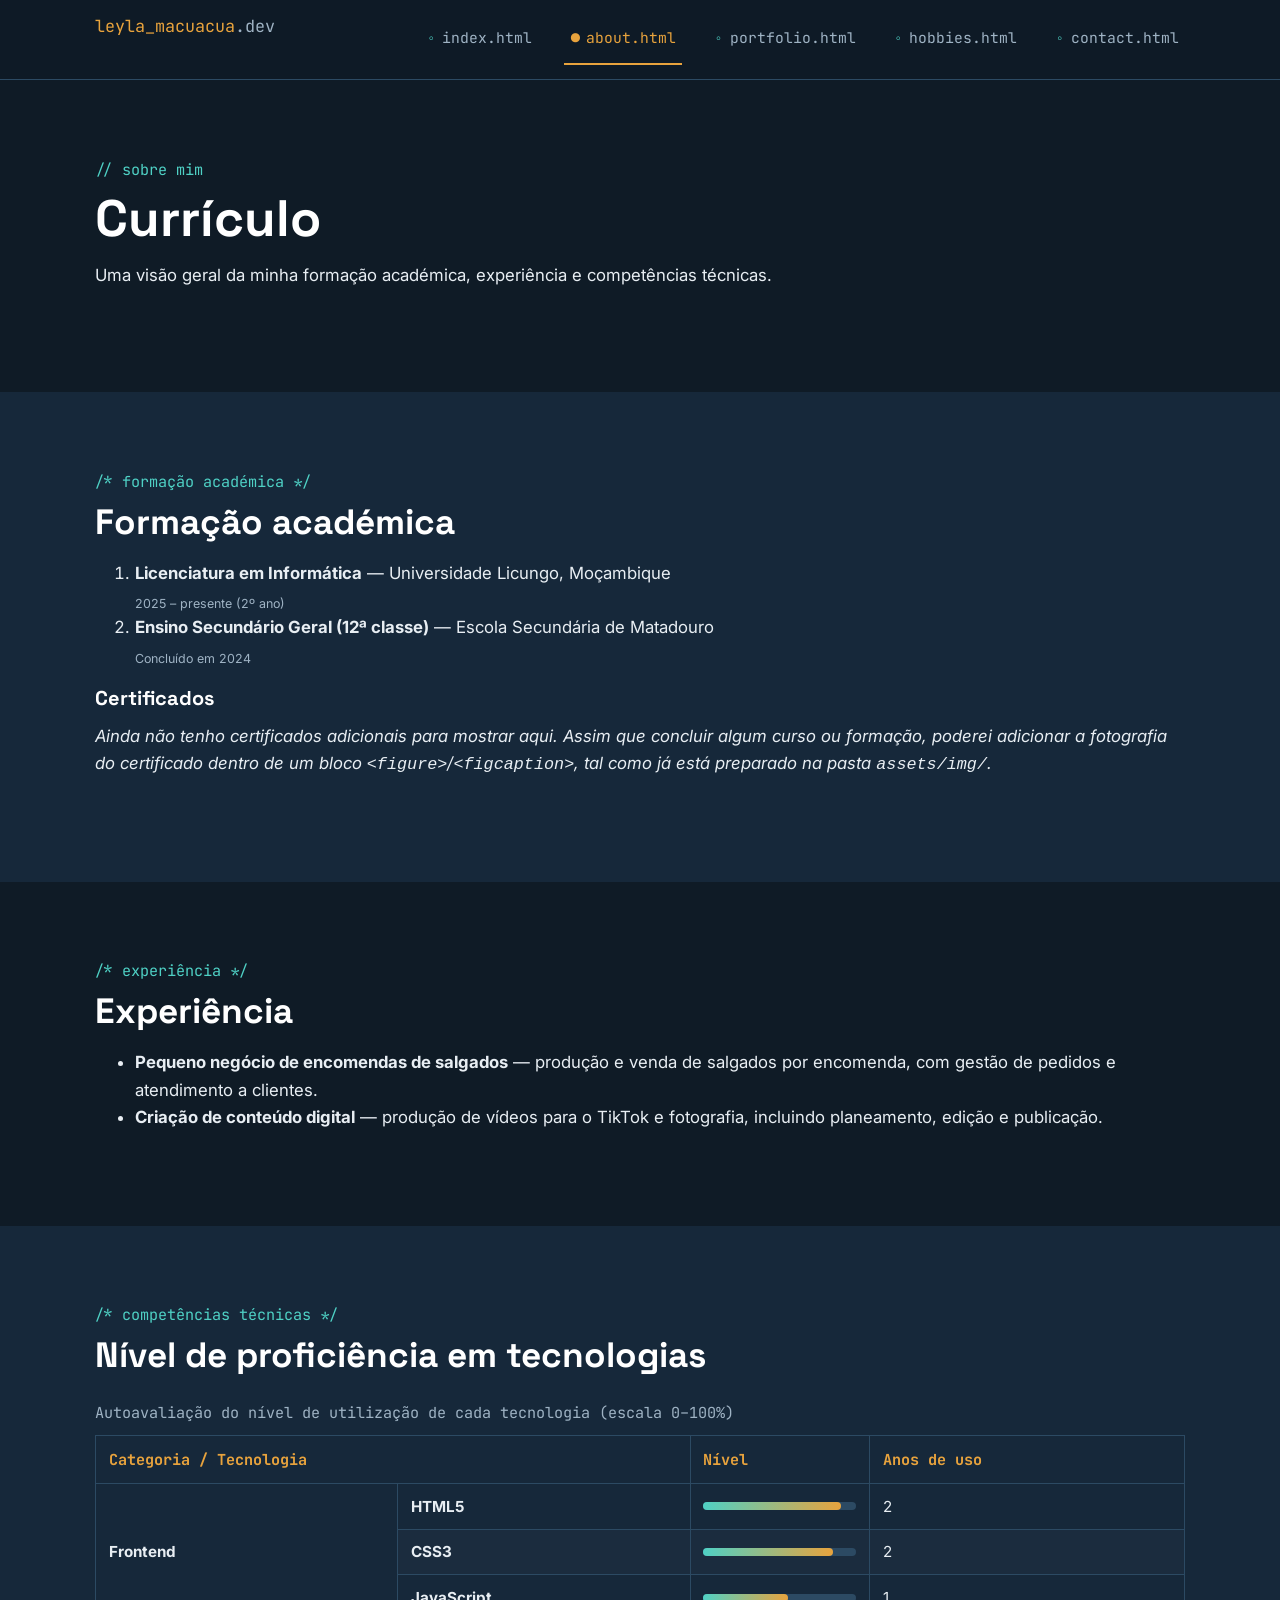
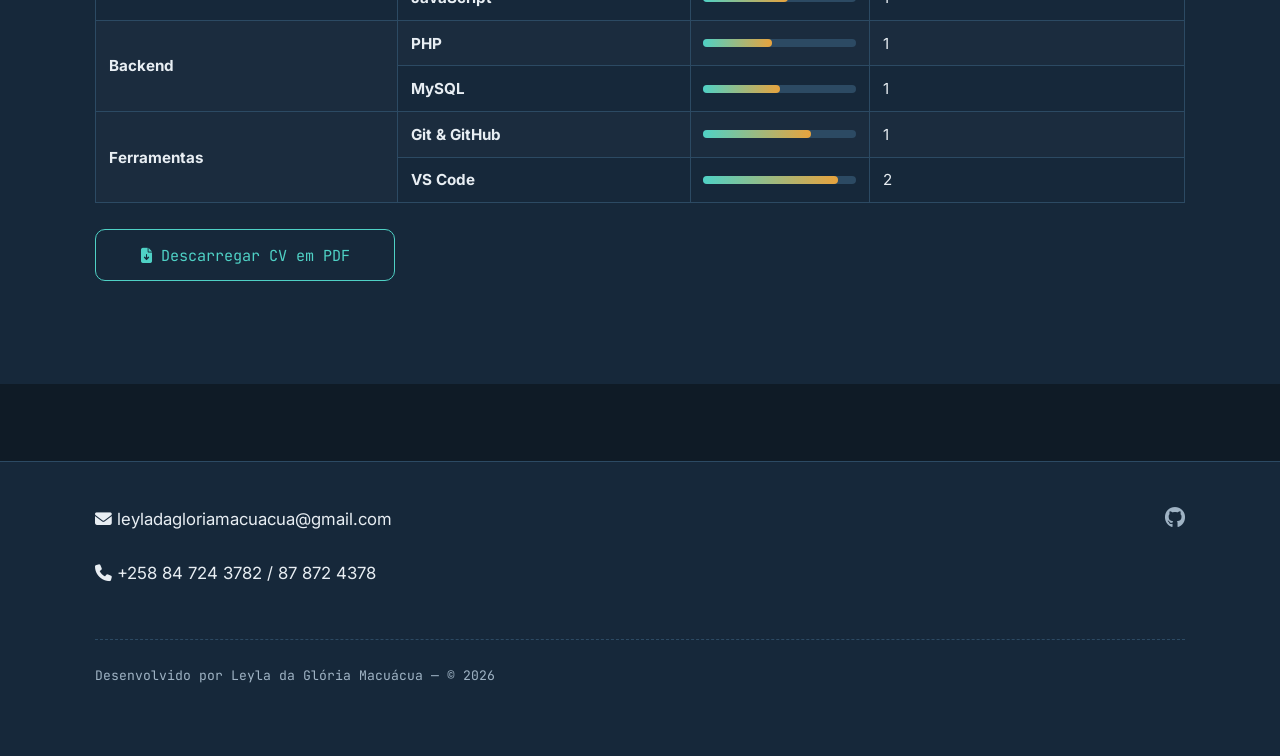
==== about.html @ 14635191 "Add files via upload Estrutura inicial das 5 páginas e estilos CSS" ====
<html lang="pt-mz">
<head>
  <meta charset="UTF-8">
  <meta name="viewport" content="width=device-width, initial-scale=1.0">
  <title>Sobre &amp; Currículo — Leyla da Glória Macuácua</title>
  <meta name="description" content="Formação académica, experiência e competências técnicas de Leyla da Glória Macuácua.">

  <link rel="preconnect" href="https://fonts.googleapis.com">
  <link href="https://fonts.googleapis.com/css2?family=Space+Grotesk:wght@500;700&family=Inter:wght@400;500;600&family=JetBrains+Mono:wght@400;600&display=swap" rel="stylesheet">
  <link rel="stylesheet" href="https://cdnjs.cloudflare.com/ajax/libs/font-awesome/6.5.1/css/all.min.css">

  <link rel="stylesheet" href="css/estilo.css">
  <link rel="stylesheet" href="css/responsivo.css">
</head>
<body>
  <a href="#conteudo" class="saltar-link">Saltar para o conteúdo</a>

  <header class="cabecalho">
    <div class="container cabecalho__barra">
      <p class="logotipo">leyla_macuacua<span>.dev</span></p>

      <input type="checkbox" id="nav-toggle" class="nav-toggle">
      <label for="nav-toggle" class="nav-toggle-label" aria-label="Abrir menu de navegação">
        <span></span><span></span><span></span>
      </label>

      <nav class="nav-principal" aria-label="Navegação principal">
        <ul class="nav-principal__lista">
          <li><a href="index.html">index.html</a></li>
          <li><a href="about.html" class="activo" aria-current="page">about.html</a></li>
          <li><a href="portfolio.html">portfolio.html</a></li>
          <li><a href="hobbies.html">hobbies.html</a></li>
          <li><a href="contact.html">contact.html</a></li>
        </ul>
      </nav>
    </div>
  </header>

  <main id="conteudo">
    <section class="seccao container">
      <span class="rotulo-comentario">// sobre mim</span>
      <h1>Currículo</h1>
      <p>Uma visão geral da minha formação académica, experiência e competências técnicas.</p>
    </section>

    <!-- ================= FORMAÇÃO ACADÉMICA ================= -->
    <section class="seccao seccao--alt">
      <div class="container">
        <span class="rotulo-comentario">/* formação académica */</span>
        <h2>Formação académica</h2>
        <ol>
          <li>
            <strong>Licenciatura em Informática</strong> &mdash; Universidade Licungo, Moçambique
            <br><small class="ajuda">2025 &ndash; presente (2º ano)</small>
          </li>
          <li>
            <strong>Ensino Secundário Geral (12ª classe)</strong> &mdash; Escola Secundária de Matadouro
            <br><small class="ajuda">Concluído em 2024</small>
          </li>
        </ol>

        <h3>Certificados</h3>
        <p>
          <em>Ainda não tenho certificados adicionais para mostrar aqui. Assim que concluir algum
          curso ou formação, poderei adicionar a fotografia do certificado dentro de um bloco
          <code>&lt;figure&gt;</code>/<code>&lt;figcaption&gt;</code>, tal como já está preparado
          na pasta <code>assets/img/</code>.</em>
        </p>
      </div>
    </section>

    <!-- ================= EXPERIÊNCIA ================= -->
    <section class="seccao">
      <div class="container">
        <span class="rotulo-comentario">/* experiência */</span>
        <h2>Experiência</h2>
        <ul>
          <li><strong>Pequeno negócio de encomendas de salgados</strong> &mdash; produção e venda de salgados por encomenda, com gestão de pedidos e atendimento a clientes.</li>
          <li><strong>Criação de conteúdo digital</strong> &mdash; produção de vídeos para o TikTok e fotografia, incluindo planeamento, edição e publicação.</li>
        </ul>
      </div>
    </section>

    <!-- ================= COMPETÊNCIAS TÉCNICAS (TABELA) ================= -->
    <section class="seccao seccao--alt">
      <div class="container">
        <span class="rotulo-comentario">/* competências técnicas */</span>
        <h2>Nível de proficiência em tecnologias</h2>

        <table class="tabela-competencias">
          <caption>Autoavaliação do nível de utilização de cada tecnologia (escala 0&ndash;100%)</caption>
          <thead>
            <tr>
              <th scope="col" colspan="2">Categoria / Tecnologia</th>
              <th scope="col">Nível</th>
              <th scope="col">Anos de uso</th>
            </tr>
          </thead>
          <tbody>
            <tr>
              <th scope="rowgroup" rowspan="3">Frontend</th>
              <th scope="row">HTML5</th>
              <td><span class="nivel" style="--valor: 90%;" role="img" aria-label="90 por cento"></span></td>
              <td>2</td>
            </tr>
            <tr>
              <th scope="row">CSS3</th>
              <td><span class="nivel" style="--valor: 85%;" role="img" aria-label="85 por cento"></span></td>
              <td>2</td>
            </tr>
            <tr>
              <th scope="row">JavaScript</th>
              <td><span class="nivel" style="--valor: 55%;" role="img" aria-label="55 por cento"></span></td>
              <td>1</td>
            </tr>
            <tr>
              <th scope="rowgroup" rowspan="2">Backend</th>
              <th scope="row">PHP</th>
              <td><span class="nivel" style="--valor: 45%;" role="img" aria-label="45 por cento"></span></td>
              <td>1</td>
            </tr>
            <tr>
              <th scope="row">MySQL</th>
              <td><span class="nivel" style="--valor: 50%;" role="img" aria-label="50 por cento"></span></td>
              <td>1</td>
            </tr>
            <tr>
              <th scope="rowgroup" rowspan="2">Ferramentas</th>
              <th scope="row">Git &amp; GitHub</th>
              <td><span class="nivel" style="--valor: 70%;" role="img" aria-label="70 por cento"></span></td>
              <td>1</td>
            </tr>
            <tr>
              <th scope="row">VS Code</th>
              <td><span class="nivel" style="--valor: 88%;" role="img" aria-label="88 por cento"></span></td>
              <td>2</td>
            </tr>
          </tbody>
        </table>

        <p><a href="assets/ficheiros/cv.pdf" class="botao botao--secundario" download><i class="fa-solid fa-file-arrow-down" aria-hidden="true"></i> Descarregar CV em PDF</a></p>
      </div>
    </section>
  </main>

  <footer class="rodape">
    <div class="container rodape__grelha">
      <address style="font-style: normal;">
        <p><i class="fa-solid fa-envelope" aria-hidden="true"></i> leyladagloriamacuacua@gmail.com</p>
        <p><i class="fa-solid fa-phone" aria-hidden="true"></i> +258 84 724 3782 / 87 872 4378</p>
      </address>
      <ul class="rodape__redes">
        <li><a href="https://github.com/leyladagloriamacuacua-design" target="_blank" rel="noopener" aria-label="GitHub"><i class="fa-brands fa-github" aria-hidden="true"></i></a></li>
      </ul>
    </div>
    <div class="container">
      <p class="rodape__assinatura">Desenvolvido por Leyla da Glória Macuácua &mdash; &copy; 2026</p>
    </div>
  </footer>
</body>
</html>
---- css/estilo.css ----
/* =========================================================================
   ESTILO.CSS — folha de estilos partilhada (header, footer, tipografia,
   variáveis, componentes reutilizáveis: cartões, tabela, formulário, menu)
   Curso de Informática — Trabalho Prático I
   ========================================================================= */

/* -------------------------------------------------------------------------
   1. VARIÁVEIS CSS (custom properties)
   Definidas em :root para serem herdadas por toda a árvore do documento.
   Facilita a manutenção: mudar a paleta do site inteiro num único sítio.
   ------------------------------------------------------------------------- */
:root {
  /* Paleta - identidade "editor de código": fundo azul-marinho profundo,
     acento âmbar (destaque/ação) e acento turquesa (informação/tags),
     imitando a sintaxe colorida de um editor de texto. */
  --cor-fundo: #0f1b26;
  --cor-fundo-alt: #16283a;
  --cor-fundo-card: #1b2f42;
  --cor-borda: #26405840;
  --cor-borda-forte: #2c4a63;
  --cor-texto: #e8eef3;
  --cor-texto-suave: #9fb3c4;
  --cor-primaria: #e8a33d;      /* âmbar - CTAs, destaques */
  --cor-primaria-escura: #c8842a;
  --cor-secundaria: #4fd1c5;    /* turquesa - tags, ícones, links de código */
  --cor-erro: #e2685f;

  /* Tipografia */
  --fonte-titulo: "Space Grotesk", "Segoe UI", sans-serif;
  --fonte-corpo: "Inter", "Segoe UI", Arial, sans-serif;
  --fonte-mono: "JetBrains Mono", "Courier New", monospace;

  /* Espaçamentos (escala consistente em rem) */
  --esp-xs: 0.4rem;
  --esp-sm: 0.8rem;
  --esp-md: 1.6rem;
  --esp-lg: 2.8rem;
  --esp-xl: 4.8rem;

  /* Outros */
  --raio: 10px;
  --sombra: 0 10px 30px -12px rgba(0, 0, 0, 0.55);
  --transicao-rapida: 180ms ease;
  --largura-max: 1180px;
}

/* -------------------------------------------------------------------------
   2. RESET LEVE + MODELO DE CAIXA
   box-sizing: border-box aplicado globalmente via herança no *, *::before,
   *::after garante que padding/border não aumentem a largura declarada.
   ------------------------------------------------------------------------- */
*,
*::before,
*::after {
  box-sizing: border-box;
}

html {
  /* 1rem = 16px por defeito; usar rem permite escalar tudo se o utilizador
     mudar o tamanho de fonte do navegador (acessibilidade). */
  scroll-behavior: smooth;
}

body {
  margin: 0;
  font-family: var(--fonte-corpo);
  background-color: var(--cor-fundo);
  color: var(--cor-texto);
  line-height: 1.65;
  font-size: 1rem; /* mobile-first: base pensada para ecrã pequeno */
}

img {
  max-width: 100%;
  height: auto;
  display: block;
}

a {
  color: var(--cor-secundaria);
  text-decoration: none;
}

h1, h2, h3, h4 {
  font-family: var(--fonte-titulo);
  line-height: 1.2;
  margin: 0 0 var(--esp-sm) 0;
  color: #fff;
}

h1 { font-size: clamp(2rem, 5vw + 1rem, 3.2rem); }
h2 { font-size: clamp(1.5rem, 3vw + 1rem, 2.2rem); }
h3 { font-size: 1.25rem; }

p { margin: 0 0 var(--esp-md) 0; }

.container {
  width: 100%;
  max-width: var(--largura-max);
  margin-inline: auto;
  padding-inline: var(--esp-md);
}

/* Acessibilidade: link para saltar para o conteúdo principal */
.saltar-link {
  position: absolute;
  left: -999px;
  top: 0;
  background: var(--cor-primaria);
  color: #1a1a1a;
  padding: var(--esp-sm) var(--esp-md);
  z-index: 999;
  border-radius: 0 0 var(--raio) 0;
}
.saltar-link:focus {
  left: 0;
}

/* Foco visível em todos os elementos interativos (acessibilidade) */
a:focus-visible,
button:focus-visible,
input:focus-visible,
select:focus-visible,
textarea:focus-visible,
summary:focus-visible {
  outline: 3px solid var(--cor-secundaria);
  outline-offset: 2px;
}

/* -------------------------------------------------------------------------
   3. NOTA SOBRE POSICIONAMENTO (position)
   - static  : comportamento padrão; o elemento segue o fluxo normal do
               documento e as propriedades top/right/bottom/left são ignoradas.
   - relative: continua a ocupar o espaço no fluxo normal, mas pode ser
               deslocado visualmente com top/left/etc. relativamente à sua
               posição original. Usado aqui como contexto para elementos
               ::before/::after posicionados de forma absoluta dentro dele.
   - absolute: sai do fluxo normal e é posicionado em relação ao ancestral
               mais próximo que tenha position diferente de static.
   - fixed   : sai do fluxo e é posicionado em relação à janela do navegador,
               mantendo-se fixo mesmo ao fazer scroll da página.
   - sticky  : híbrido entre relative e fixed — comporta-se como relative
               até o scroll atingir o limiar definido (ex: top: 0) e, a
               partir daí, "cola-se" como fixed. É o que usamos no <header>.
   ------------------------------------------------------------------------- */

/* -------------------------------------------------------------------------
   4. CABEÇALHO E NAVEGAÇÃO (estilo "abas de editor de código")
   ------------------------------------------------------------------------- */
.cabecalho {
  position: sticky; /* ver nota acima sobre position */
  top: 0;
  z-index: 100;
  background: rgba(15, 27, 38, 0.92);
  backdrop-filter: blur(8px);
  border-bottom: 1px solid var(--cor-borda-forte);
}

.cabecalho__barra {
  display: flex;
  align-items: center;
  justify-content: space-between;
  padding-block: var(--esp-sm);
}

.logotipo {
  font-family: var(--fonte-mono);
  font-size: 1.05rem;
  color: var(--cor-primaria);
  white-space: nowrap;
}
.logotipo span {
  color: var(--cor-texto-suave);
}

/* Menu "hamburger" só-CSS: checkbox escondido + label como botão.
   Interatividade conseguida apenas com HTML/CSS (:checked). */
.nav-toggle {
  position: absolute;
  opacity: 0;
  pointer-events: none;
}

.nav-toggle-label {
  display: inline-flex;
  flex-direction: column;
  gap: 5px;
  cursor: pointer;
  padding: var(--esp-xs);
}
.nav-toggle-label span {
  width: 26px;
  height: 3px;
  background: var(--cor-texto);
  border-radius: 2px;
  transition: transform var(--transicao-rapida), opacity var(--transicao-rapida);
}

.nav-principal {
  position: absolute;
  top: 100%;
  left: 0;
  right: 0;
  max-height: 0;
  overflow: hidden;
  background: var(--cor-fundo-alt);
  border-bottom: 1px solid var(--cor-borda-forte);
  transition: max-height var(--transicao-rapida);
}

.nav-toggle:checked ~ .nav-principal {
  max-height: 400px;
}

.nav-principal__lista {
  list-style: none;
  margin: 0;
  padding: var(--esp-sm) var(--esp-md);
  display: flex;
  flex-direction: column;
}

/* Cada link do menu simula uma "aba" do editor com o nome real do
   ficheiro .html — reforça a identidade "informático" do site. */
.nav-principal__lista a {
  display: flex;
  align-items: center;
  gap: var(--esp-xs);
  color: var(--cor-texto-suave);
  font-family: var(--fonte-mono);
  font-size: 0.92rem;
  padding: var(--esp-sm) var(--esp-xs);
  border-bottom: 2px solid transparent;
  transition: color var(--transicao-rapida), border-color var(--transicao-rapida);
}

.nav-principal__lista a::before {
  content: "◦";
  color: var(--cor-secundaria);
}

.nav-principal__lista a:hover,
.nav-principal__lista a:focus-visible {
  color: #fff;
}

/* Página atual destacada com classe .activo (ver secção 3 do enunciado) */
.nav-principal__lista a.activo {
  color: var(--cor-primaria);
  border-bottom-color: var(--cor-primaria);
}
.nav-principal__lista a.activo::before {
  content: "●";
  color: var(--cor-primaria);
}

/* -------------------------------------------------------------------------
   5. BOTÕES E LIGAÇÕES DE DESTAQUE
   ------------------------------------------------------------------------- */
.botao {
  display: inline-block;
  font-family: var(--fonte-mono);
  font-size: 0.95rem;
  background: var(--cor-primaria);
  color: #1a1408;
  padding: var(--esp-sm) var(--esp-lg);
  border-radius: var(--raio);
  border: none;
  cursor: pointer;
  transition: transform var(--transicao-rapida), box-shadow var(--transicao-rapida), background var(--transicao-rapida);
  box-shadow: 0 6px 18px -6px rgba(232, 163, 61, 0.55);
}
.botao:hover,
.botao:focus-visible {
  background: var(--cor-primaria-escura);
  transform: translateY(-2px);
}

.botao--secundario {
  background: transparent;
  color: var(--cor-secundaria);
  border: 1px solid var(--cor-secundaria);
  box-shadow: none;
}
.botao--secundario:hover,
.botao--secundario:focus-visible {
  background: rgba(79, 209, 197, 0.1);
}

/* -------------------------------------------------------------------------
   6. TROÇOS/SECÇÕES GENÉRICOS
   ------------------------------------------------------------------------- */
.seccao {
  padding-block: var(--esp-xl);
}
.seccao--alt {
  background: var(--cor-fundo-alt);
}

/* Rótulo "comentário de código" usado como "eyebrow" acima dos títulos
   de secção — reforça a estrutura de "ficheiro fonte" do site. */
.rotulo-comentario {
  display: block;
  font-family: var(--fonte-mono);
  color: var(--cor-secundaria);
  font-size: 0.85rem;
  margin-bottom: var(--esp-xs);
}

/* -------------------------------------------------------------------------
   7. CARTÕES (usados em Portfólio e Hobbies)
   ------------------------------------------------------------------------- */
.cartao {
  background: var(--cor-fundo-card);
  border: 1px solid var(--cor-borda);
  border-radius: var(--raio);
  overflow: hidden;
  transition: transform var(--transicao-rapida), border-color var(--transicao-rapida);
  position: relative; /* contexto para o ::after decorativo abaixo */
}

.cartao:hover,
.cartao:focus-within {
  transform: translateY(-6px);
  border-color: var(--cor-secundaria);
}

/* Pseudo-elemento decorativo: barra de destaque no topo do cartão */
.cartao::before {
  content: "";
  position: absolute;
  top: 0; left: 0; right: 0;
  height: 3px;
  background: linear-gradient(90deg, var(--cor-primaria), var(--cor-secundaria));
  transform: scaleX(0);
  transform-origin: left;
  transition: transform var(--transicao-rapida);
}
.cartao:hover::before {
  transform: scaleX(1);
}

.cartao__corpo {
  padding: var(--esp-md);
}

.cartao__tag {
  display: inline-block;
  font-family: var(--fonte-mono);
  font-size: 0.75rem;
  color: var(--cor-secundaria);
  border: 1px solid var(--cor-secundaria);
  border-radius: 999px;
  padding: 0.15rem 0.6rem;
  margin: 0.15rem 0.3rem 0.15rem 0;
}

/* -------------------------------------------------------------------------
   8. TABELA DE COMPETÊNCIAS (página about.html)
   ------------------------------------------------------------------------- */
.tabela-competencias {
  width: 100%;
  border-collapse: collapse;
  font-size: 0.95rem;
  margin-block: var(--esp-md);
}

.tabela-competencias caption {
  text-align: left;
  font-family: var(--fonte-mono);
  color: var(--cor-texto-suave);
  margin-bottom: var(--esp-sm);
}

.tabela-competencias th,
.tabela-competencias td {
  border: 1px solid var(--cor-borda-forte);
  padding: var(--esp-sm);
  text-align: left;
}

.tabela-competencias thead th {
  background: var(--cor-fundo-alt);
  color: var(--cor-primaria);
  font-family: var(--fonte-mono);
}

/* Seletor de irmão adjacente: alterna o fundo das linhas do corpo da
   tabela para melhorar a leitura (efeito "zebra"). */
.tabela-competencias tbody tr + tr {
  border-top: 1px solid var(--cor-borda);
}

/* nth-child: realça linhas pares */
.tabela-competencias tbody tr:nth-child(even) {
  background: rgba(255, 255, 255, 0.02);
}

/* Barra de nível de proficiência feita só com CSS (::after como "trilho") */
.nivel {
  position: relative;
  display: inline-block;
  width: 100%;
  height: 8px;
  background: var(--cor-borda-forte);
  border-radius: 999px;
}
.nivel::after {
  content: "";
  position: absolute;
  left: 0; top: 0; bottom: 0;
  width: var(--valor, 50%);
  background: linear-gradient(90deg, var(--cor-secundaria), var(--cor-primaria));
  border-radius: 999px;
}

/* -------------------------------------------------------------------------
   9. FLEXBOX — página hobbies.html
   ------------------------------------------------------------------------- */
.flex-linha {
  display: flex;
  flex-direction: column;   /* mobile-first: empilhado */
  flex-wrap: wrap;
  gap: var(--esp-md);
  justify-content: flex-start;
  align-items: stretch;
}

.flex-item {
  flex: 1 1 100%;
}

/* -------------------------------------------------------------------------
   10. CSS GRID — página portfolio.html
   ------------------------------------------------------------------------- */
.grelha-projetos {
  display: grid;
  grid-template-columns: repeat(auto-fit, minmax(260px, 1fr));
  gap: var(--esp-md);
}

/* -------------------------------------------------------------------------
   11. MULTIMÉDIA (figure/figcaption, video, audio)
   ------------------------------------------------------------------------- */
figure {
  margin: 0 0 var(--esp-md) 0;
}
figcaption {
  font-family: var(--fonte-mono);
  font-size: 0.8rem;
  color: var(--cor-texto-suave);
  margin-top: var(--esp-xs);
}

video, iframe.video-incorporado {
  width: 100%;
  aspect-ratio: 16 / 9;
  border-radius: var(--raio);
  border: 1px solid var(--cor-borda-forte);
}

audio {
  width: 100%;
}

/* -------------------------------------------------------------------------
   12. FORMULÁRIO — página contact.html
   ------------------------------------------------------------------------- */
fieldset {
  border: 1px solid var(--cor-borda-forte);
  border-radius: var(--raio);
  padding: var(--esp-md);
  margin: 0 0 var(--esp-md) 0;
}

legend {
  font-family: var(--fonte-mono);
  color: var(--cor-primaria);
  padding-inline: var(--esp-xs);
}

.campo {
  margin-bottom: var(--esp-md);
}

.campo label {
  display: block;
  margin-bottom: var(--esp-xs);
  font-size: 0.9rem;
  color: var(--cor-texto-suave);
}

/* Seletor de atributo: aplica-se apenas a inputs de texto/email/etc,
   nunca a checkboxes/radios (que têm o seu próprio estilo mais abaixo). */
input[type="text"],
input[type="email"],
input[type="tel"],
input[type="date"],
input[type="number"],
input[type="file"],
select,
textarea {
  width: 100%;
  background: var(--cor-fundo-alt);
  border: 1px solid var(--cor-borda-forte);
  border-radius: var(--raio);
  color: var(--cor-texto);
  padding: var(--esp-sm);
  font-family: var(--fonte-corpo);
  font-size: 1rem;
  transition: border-color var(--transicao-rapida);
}

textarea {
  resize: vertical;
  min-height: 120px;
}

input:focus,
select:focus,
textarea:focus {
  border-color: var(--cor-secundaria);
}

/* Validação nativa: destaca em vermelho suave apenas depois de o
   utilizador interagir e o valor ser inválido (evita mostrar erro logo
   no carregamento da página). */
input:not(:placeholder-shown):invalid,
textarea:not(:placeholder-shown):invalid {
  border-color: var(--cor-erro);
}

small.ajuda {
  display: block;
  color: var(--cor-texto-suave);
  font-size: 0.78rem;
  margin-top: var(--esp-xs);
}

/* Radios e checkboxes com aparência personalizada (não a padrão do
   navegador), construídos com o seletor irmão adjacente + :checked. */
.opcao {
  display: flex;
  align-items: center;
  gap: var(--esp-sm);
  margin-bottom: var(--esp-sm);
}

.opcao input[type="radio"],
.opcao input[type="checkbox"] {
  appearance: none;
  -webkit-appearance: none;
  width: 20px;
  height: 20px;
  border: 2px solid var(--cor-borda-forte);
  background: var(--cor-fundo-alt);
  display: inline-block;
  position: relative;
  cursor: pointer;
  flex-shrink: 0;
}
.opcao input[type="radio"] { border-radius: 50%; }
.opcao input[type="checkbox"] { border-radius: 4px; }

.opcao input[type="radio"]:checked,
.opcao input[type="checkbox"]:checked {
  border-color: var(--cor-primaria);
}

.opcao input[type="radio"]:checked::after {
  content: "";
  position: absolute;
  inset: 4px;
  border-radius: 50%;
  background: var(--cor-primaria);
}
.opcao input[type="checkbox"]:checked::after {
  content: "✓";
  position: absolute;
  inset: 0;
  display: flex;
  align-items: center;
  justify-content: center;
  font-size: 0.8rem;
  color: var(--cor-primaria);
}

.opcao label {
  margin: 0;
  color: var(--cor-texto);
  cursor: pointer;
}

/* -------------------------------------------------------------------------
   13. RODAPÉ
   ------------------------------------------------------------------------- */
.rodape {
  background: var(--cor-fundo-alt);
  border-top: 1px solid var(--cor-borda-forte);
  padding-block: var(--esp-lg);
  margin-top: var(--esp-xl);
}

.rodape__grelha {
  display: flex;
  flex-direction: column;
  gap: var(--esp-md);
}

.rodape__redes {
  display: flex;
  gap: var(--esp-md);
  list-style: none;
  padding: 0;
  margin: 0;
}

.rodape__redes a {
  color: var(--cor-texto-suave);
  font-size: 1.3rem;
  transition: color var(--transicao-rapida);
}
.rodape__redes a:hover,
.rodape__redes a:focus-visible {
  color: var(--cor-primaria);
}

.rodape__assinatura {
  font-family: var(--fonte-mono);
  font-size: 0.82rem;
  color: var(--cor-texto-suave);
  margin-top: var(--esp-md);
  border-top: 1px dashed var(--cor-borda-forte);
  padding-top: var(--esp-md);
}

/* -------------------------------------------------------------------------
   14. ANIMAÇÃO (@keyframes) — usada de forma discreta no hero da Home
   ------------------------------------------------------------------------- */
@keyframes surgir {
  from { opacity: 0; transform: translateY(14px); }
  to   { opacity: 1; transform: translateY(0); }
}

.animar-surgir {
  animation: surgir 700ms ease-out both;
}
/* Pequenos desfasamentos para um efeito escalonado, sem exagerar */
.animar-surgir:nth-of-type(2) { animation-delay: 120ms; }
.animar-surgir:nth-of-type(3) { animation-delay: 240ms; }

@media (prefers-reduced-motion: reduce) {
  *, *::before, *::after {
    animation-duration: 0.001ms !important;
    transition-duration: 0.001ms !important;
  }
}

/* -------------------------------------------------------------------------
   15. HERO (Home)
   ------------------------------------------------------------------------- */
.hero {
  padding-block: var(--esp-xl);
  display: flex;
  flex-direction: column-reverse;
  gap: var(--esp-lg);
  align-items: center;
}

.hero__avatar {
  width: 190px;
  height: 190px;
  border-radius: 50%;
  object-fit: cover;
  border: 3px solid var(--cor-primaria);
  box-shadow: var(--sombra);
}

.hero__tagline {
  font-family: var(--fonte-mono);
  color: var(--cor-secundaria);
  font-size: 1.05rem;
}

.lista-competencias-curtas {
  display: flex;
  flex-wrap: wrap;
  gap: var(--esp-sm);
  list-style: none;
  padding: 0;
  margin: var(--esp-md) 0;
}
.lista-competencias-curtas li {
  font-family: var(--fonte-mono);
  font-size: 0.85rem;
  background: var(--cor-fundo-card);
  border: 1px solid var(--cor-borda-forte);
  border-radius: 999px;
  padding: 0.3rem 0.9rem;
}
---- css/responsivo.css ----
/* =========================================================================
   RESPONSIVO.CSS — media queries
   Abordagem MOBILE-FIRST: o ficheiro estilo.css já contém os estilos-base
   pensados para ecrãs pequenos (menu empilhado, flex em coluna, grid a
   uma coluna). Aqui só AMPLIAMOS o layout à medida que o ecrã cresce,
   usando min-width — nunca max-width isolado, para não sobrepor regras.
   ========================================================================= */

/* -------------------------------------------------------------------------
   Ponto de quebra 1: a partir de 481px (telemóveis grandes / phablets)
   ------------------------------------------------------------------------- */
@media (min-width: 481px) {
  .lista-competencias-curtas {
    justify-content: center;
  }

  .flex-item {
    /* hobbies: passa a caber 2 cartões por linha */
    flex: 1 1 calc(50% - var(--esp-md));
  }

  .rodape__grelha {
    flex-direction: row;
    justify-content: space-between;
    align-items: flex-start;
  }
}

/* -------------------------------------------------------------------------
   Ponto de quebra 2: a partir de 769px (tablets e desktop)
   ------------------------------------------------------------------------- */
@media (min-width: 769px) {
  body {
    font-size: 1.05rem;
  }

  .container {
    padding-inline: var(--esp-lg);
  }

  /* Menu deixa de ser "hamburger" e passa a barra horizontal permanente */
  .nav-toggle-label {
    display: none;
  }

  .nav-principal {
    position: static;
    max-height: none;
    overflow: visible;
    background: transparent;
    border-bottom: none;
  }

  .nav-principal__lista {
    flex-direction: row;
    padding: 0;
    gap: var(--esp-md);
  }

  .hero {
    flex-direction: row;
    text-align: left;
    align-items: center;
  }

  .hero__conteudo {
    flex: 1;
  }

  .flex-item {
    /* hobbies: 3 a 4 cartões por linha em ecrãs largos */
    flex: 1 1 calc(25% - var(--esp-md));
  }

  .grelha-projetos {
    grid-template-columns: repeat(auto-fit, minmax(300px, 1fr));
    gap: var(--esp-lg);
  }

  /* unidade vw usada de forma pontual para uma faixa decorativa que deve
     ocupar sempre a largura da janela, independentemente do container */
  .rotulo-comentario {
    font-size: 0.95rem;
  }
}

/* -------------------------------------------------------------------------
   Ponto de quebra 3: ecrãs muito largos — limita crescimento excessivo
   ------------------------------------------------------------------------- */
@media (min-width: 1200px) {
  .hero__avatar {
    width: 220px;
    height: 220px;
  }
}
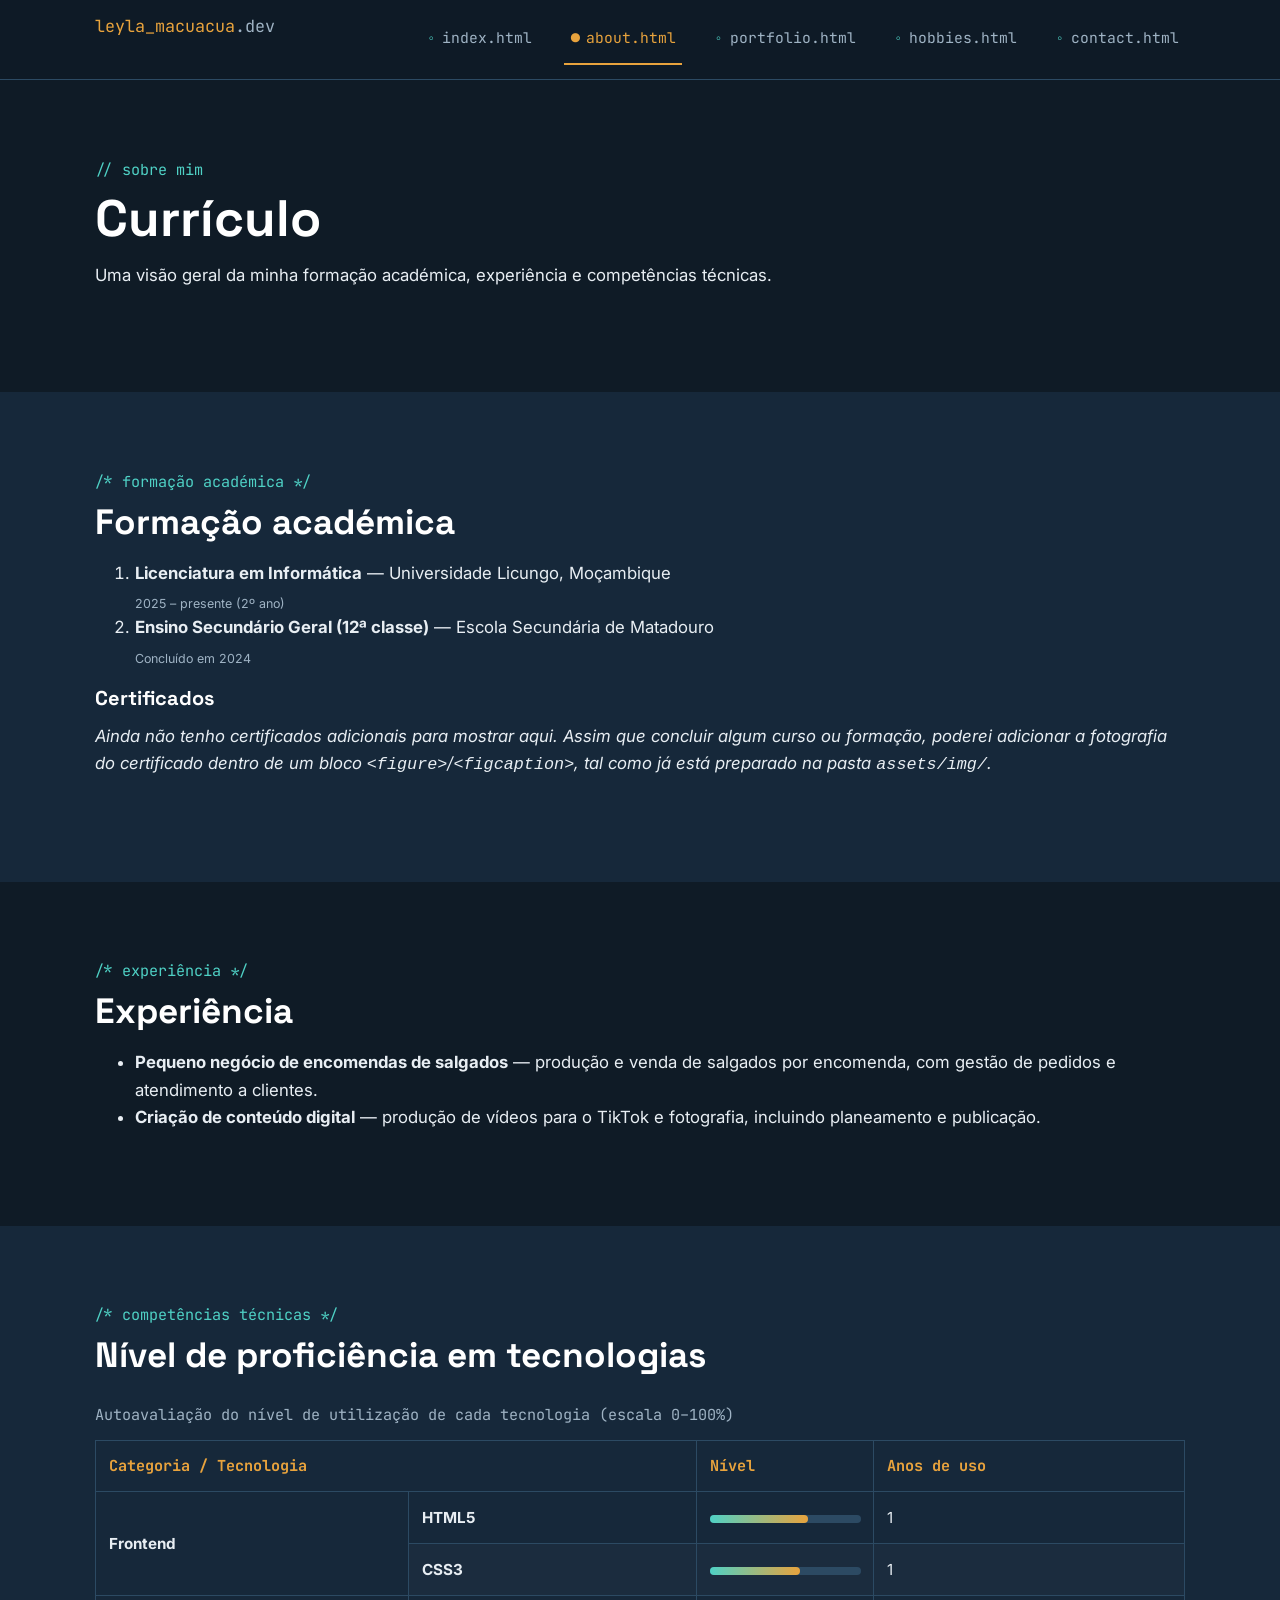
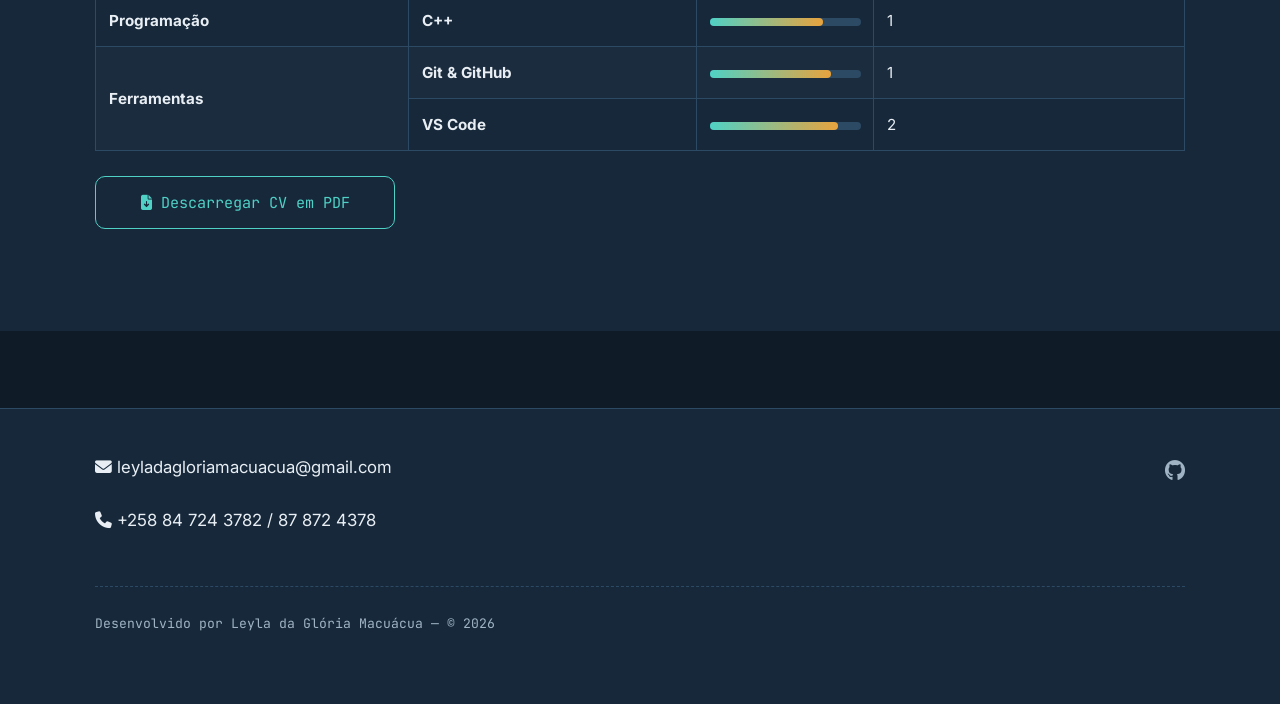
==== commit 8dfea73e: "Revise experience details and skill proficiency Atualizar niveis reais de competências tecnicas" ====
--- a/about.html
+++ b/about.html
@@ -1,3 +1,4 @@
+<!DOCTYPE html>
 <html lang="pt-mz">
 <head>
   <meta charset="UTF-8">
@@ -76,7 +77,7 @@
         <h2>Experiência</h2>
         <ul>
           <li><strong>Pequeno negócio de encomendas de salgados</strong> &mdash; produção e venda de salgados por encomenda, com gestão de pedidos e atendimento a clientes.</li>
-          <li><strong>Criação de conteúdo digital</strong> &mdash; produção de vídeos para o TikTok e fotografia, incluindo planeamento, edição e publicação.</li>
+          <li><strong>Criação de conteúdo digital</strong> &mdash; produção de vídeos para o TikTok e fotografia, incluindo planeamento e publicação.</li>
         </ul>
       </div>
     </section>
@@ -98,41 +99,31 @@
           </thead>
           <tbody>
             <tr>
-              <th scope="rowgroup" rowspan="3">Frontend</th>
+              <th scope="rowgroup" rowspan="2">Frontend</th>
               <th scope="row">HTML5</th>
-              <td><span class="nivel" style="--valor: 90%;" role="img" aria-label="90 por cento"></span></td>
-              <td>2</td>
+              <td><span class="nivel" style="--valor: 65%;" role="img" aria-label="65 por cento"></span></td>
+              <td>1</td>
             </tr>
             <tr>
               <th scope="row">CSS3</th>
-              <td><span class="nivel" style="--valor: 85%;" role="img" aria-label="85 por cento"></span></td>
-              <td>2</td>
-            </tr>
-            <tr>
-              <th scope="row">JavaScript</th>
-              <td><span class="nivel" style="--valor: 55%;" role="img" aria-label="55 por cento"></span></td>
+              <td><span class="nivel" style="--valor: 60%;" role="img" aria-label="60 por cento"></span></td>
               <td>1</td>
             </tr>
             <tr>
-              <th scope="rowgroup" rowspan="2">Backend</th>
-              <th scope="row">PHP</th>
-              <td><span class="nivel" style="--valor: 45%;" role="img" aria-label="45 por cento"></span></td>
-              <td>1</td>
-            </tr>
-            <tr>
-              <th scope="row">MySQL</th>
-              <td><span class="nivel" style="--valor: 50%;" role="img" aria-label="50 por cento"></span></td>
+              <th scope="rowgroup" rowspan="1">Programação</th>
+              <th scope="row">C++</th>
+              <td><span class="nivel" style="--valor: 75%;" role="img" aria-label="75 por cento"></span></td>
               <td>1</td>
             </tr>
             <tr>
               <th scope="rowgroup" rowspan="2">Ferramentas</th>
               <th scope="row">Git &amp; GitHub</th>
-              <td><span class="nivel" style="--valor: 70%;" role="img" aria-label="70 por cento"></span></td>
+              <td><span class="nivel" style="--valor: 80%;" role="img" aria-label="80 por cento"></span></td>
               <td>1</td>
             </tr>
             <tr>
               <th scope="row">VS Code</th>
-              <td><span class="nivel" style="--valor: 88%;" role="img" aria-label="88 por cento"></span></td>
+              <td><span class="nivel" style="--valor: 85%;" role="img" aria-label="85 por cento"></span></td>
               <td>2</td>
             </tr>
           </tbody>
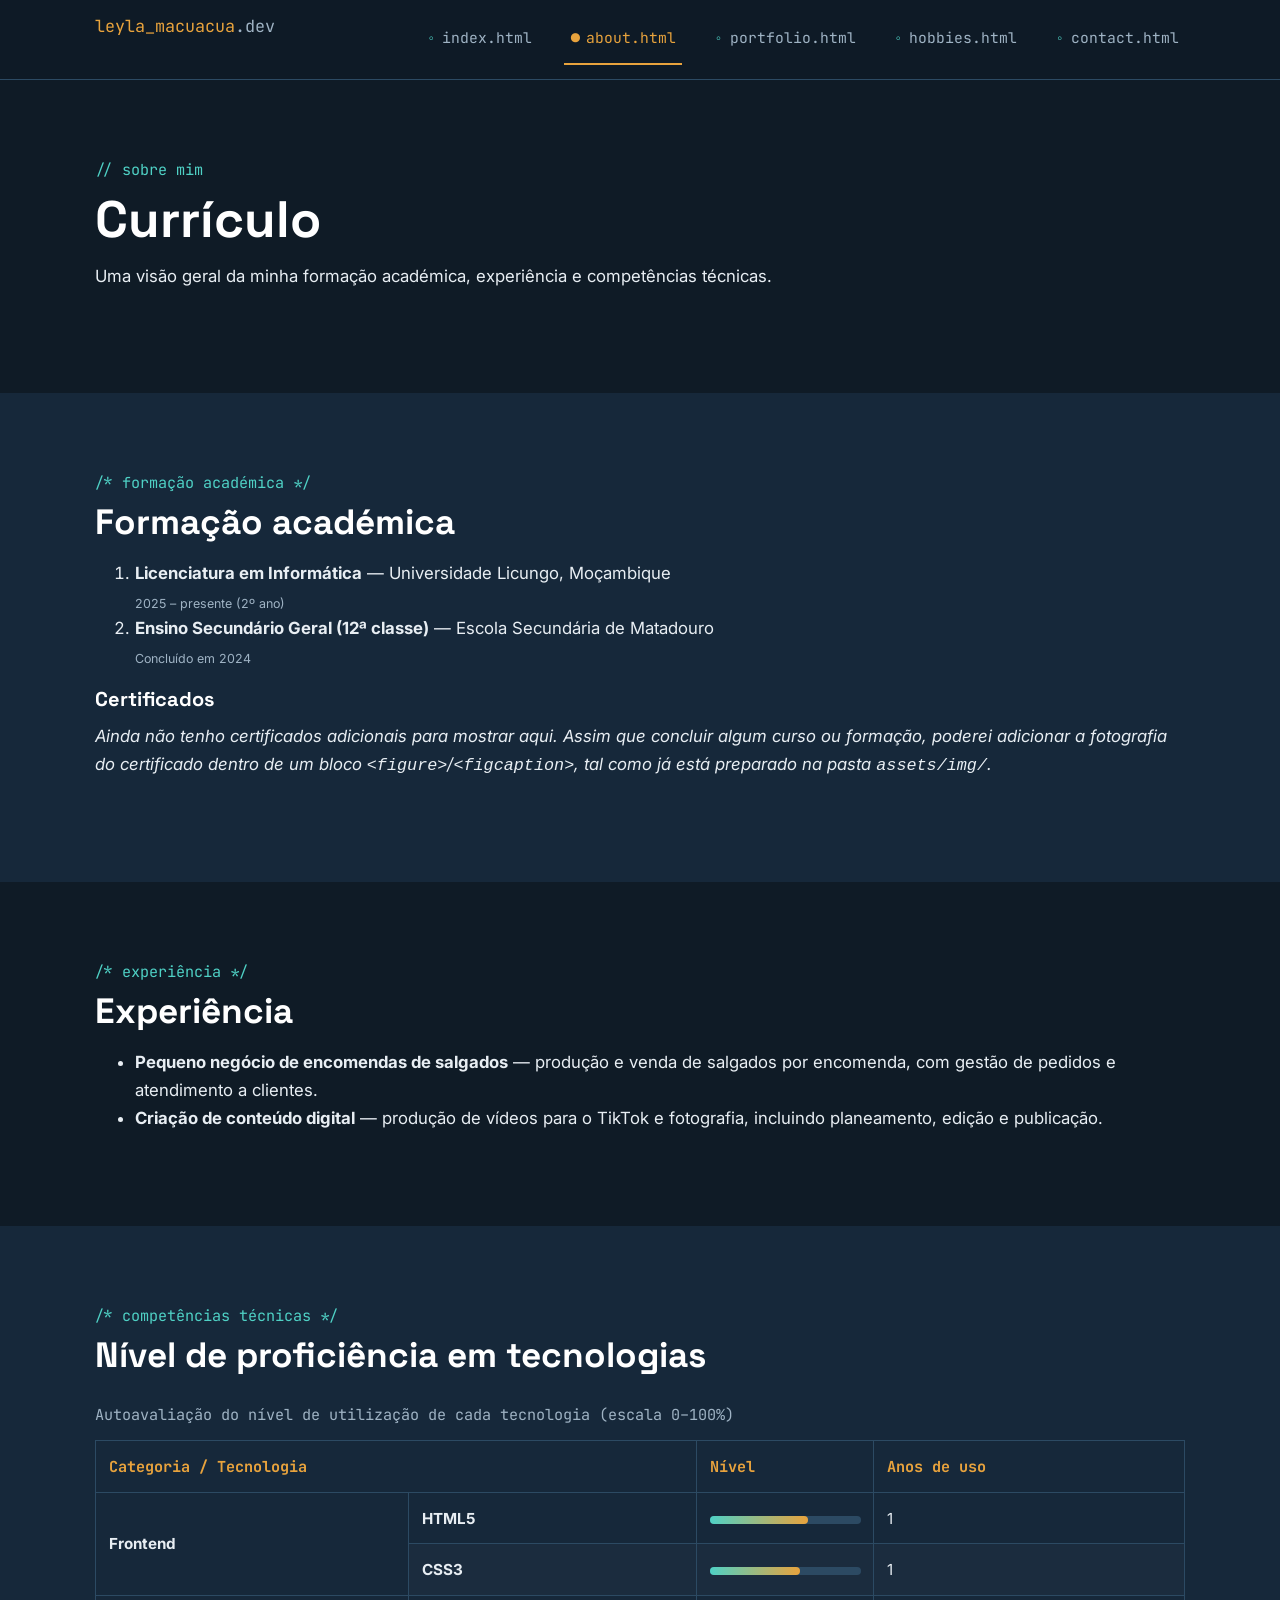
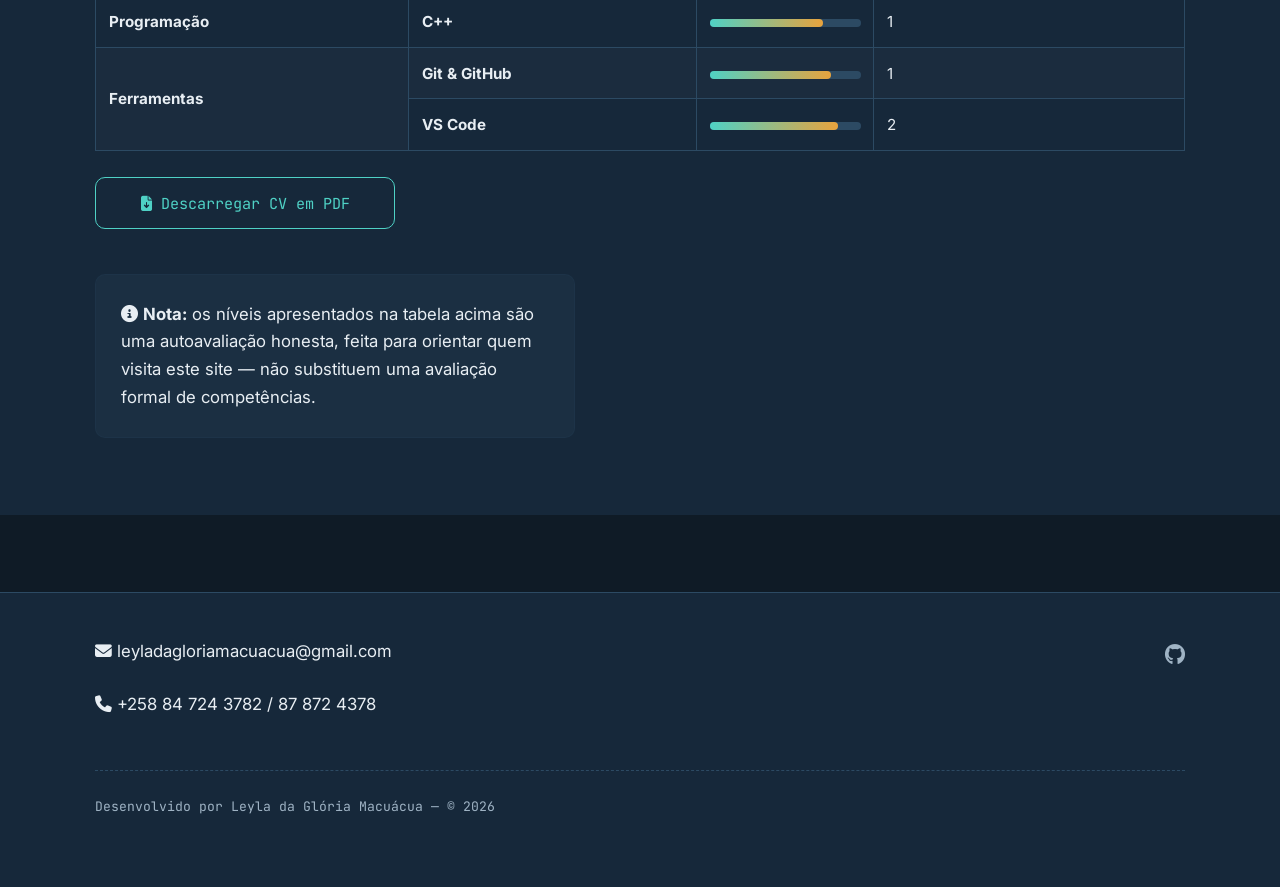
==== commit 3f0b06bd: "Enhance digital content creation description Updated the description of digital content creation to " ====
--- a/about.html
+++ b/about.html
@@ -77,7 +77,7 @@
         <h2>Experiência</h2>
         <ul>
           <li><strong>Pequeno negócio de encomendas de salgados</strong> &mdash; produção e venda de salgados por encomenda, com gestão de pedidos e atendimento a clientes.</li>
-          <li><strong>Criação de conteúdo digital</strong> &mdash; produção de vídeos para o TikTok e fotografia, incluindo planeamento e publicação.</li>
+          <li><strong>Criação de conteúdo digital</strong> &mdash; produção de vídeos para o TikTok e fotografia, incluindo planeamento, edição e publicação.</li>
         </ul>
       </div>
     </section>
@@ -130,6 +130,15 @@
         </table>
 
         <p><a href="assets/ficheiros/cv.pdf" class="botao botao--secundario" download><i class="fa-solid fa-file-arrow-down" aria-hidden="true"></i> Descarregar CV em PDF</a></p>
+
+        <aside class="cartao" style="max-width: 480px; margin-top: var(--esp-lg); padding: var(--esp-md);">
+          <p style="margin: 0;">
+            <i class="fa-solid fa-circle-info" aria-hidden="true"></i>
+            <strong>Nota:</strong> os níveis apresentados na tabela acima são uma autoavaliação
+            honesta, feita para orientar quem visita este site — não substituem uma avaliação
+            formal de competências.
+          </p>
+        </aside>
       </div>
     </section>
   </main>
--- a/css/estilo.css
+++ b/css/estilo.css
@@ -56,8 +56,6 @@
 }
 
 html {
-  /* 1rem = 16px por defeito; usar rem permite escalar tudo se o utilizador
-     mudar o tamanho de fonte do navegador (acessibilidade). */
   scroll-behavior: smooth;
 }
 
@@ -67,7 +65,7 @@
   background-color: var(--cor-fundo);
   color: var(--cor-texto);
   line-height: 1.65;
-  font-size: 1rem; /* mobile-first: base pensada para ecrã pequeno */
+  font-size: 1rem;
 }
 
 img {
@@ -101,7 +99,6 @@
   padding-inline: var(--esp-md);
 }
 
-/* Acessibilidade: link para saltar para o conteúdo principal */
 .saltar-link {
   position: absolute;
   left: -999px;
@@ -116,7 +113,6 @@
   left: 0;
 }
 
-/* Foco visível em todos os elementos interativos (acessibilidade) */
 a:focus-visible,
 button:focus-visible,
 input:focus-visible,
@@ -148,7 +144,7 @@
    4. CABEÇALHO E NAVEGAÇÃO (estilo "abas de editor de código")
    ------------------------------------------------------------------------- */
 .cabecalho {
-  position: sticky; /* ver nota acima sobre position */
+  position: sticky;
   top: 0;
   z-index: 100;
   background: rgba(15, 27, 38, 0.92);
@@ -173,8 +169,6 @@
   color: var(--cor-texto-suave);
 }
 
-/* Menu "hamburger" só-CSS: checkbox escondido + label como botão.
-   Interatividade conseguida apenas com HTML/CSS (:checked). */
 .nav-toggle {
   position: absolute;
   opacity: 0;
@@ -220,8 +214,6 @@
   flex-direction: column;
 }
 
-/* Cada link do menu simula uma "aba" do editor com o nome real do
-   ficheiro .html — reforça a identidade "informático" do site. */
 .nav-principal__lista a {
   display: flex;
   align-items: center;
@@ -242,6 +234,22 @@
 .nav-principal__lista a:hover,
 .nav-principal__lista a:focus-visible {
   color: #fff;
+}
+
+/* Seletor de filho direto (>): aplica-se apenas aos <li> que são filhos
+   imediatos da lista do menu, não a <li> aninhados mais fundo (ex: caso
+   exista um submenu no futuro, este espaçamento não se propagaria a ele). */
+.nav-principal__lista > li {
+  margin-bottom: 2px;
+}
+
+/* :first-child e :last-child: remove o espaço extra no primeiro e no
+   último item do menu, para o alinhamento ficar mais limpo nas pontas. */
+.nav-principal__lista > li:first-child {
+  margin-top: 0;
+}
+.nav-principal__lista > li:last-child {
+  margin-bottom: 0;
 }
 
 /* Página atual destacada com classe .activo (ver secção 3 do enunciado) */
@@ -297,8 +305,6 @@
   background: var(--cor-fundo-alt);
 }
 
-/* Rótulo "comentário de código" usado como "eyebrow" acima dos títulos
-   de secção — reforça a estrutura de "ficheiro fonte" do site. */
 .rotulo-comentario {
   display: block;
   font-family: var(--fonte-mono);
@@ -316,7 +322,7 @@
   border-radius: var(--raio);
   overflow: hidden;
   transition: transform var(--transicao-rapida), border-color var(--transicao-rapida);
-  position: relative; /* contexto para o ::after decorativo abaixo */
+  position: relative;
 }
 
 .cartao:hover,
@@ -325,7 +331,6 @@
   border-color: var(--cor-secundaria);
 }
 
-/* Pseudo-elemento decorativo: barra de destaque no topo do cartão */
 .cartao::before {
   content: "";
   position: absolute;
@@ -385,18 +390,14 @@
   font-family: var(--fonte-mono);
 }
 
-/* Seletor de irmão adjacente: alterna o fundo das linhas do corpo da
-   tabela para melhorar a leitura (efeito "zebra"). */
 .tabela-competencias tbody tr + tr {
   border-top: 1px solid var(--cor-borda);
 }
 
-/* nth-child: realça linhas pares */
 .tabela-competencias tbody tr:nth-child(even) {
   background: rgba(255, 255, 255, 0.02);
 }
 
-/* Barra de nível de proficiência feita só com CSS (::after como "trilho") */
 .nivel {
   position: relative;
   display: inline-block;
@@ -419,7 +420,7 @@
    ------------------------------------------------------------------------- */
 .flex-linha {
   display: flex;
-  flex-direction: column;   /* mobile-first: empilhado */
+  flex-direction: column;
   flex-wrap: wrap;
   gap: var(--esp-md);
   justify-content: flex-start;
@@ -490,8 +491,6 @@
   color: var(--cor-texto-suave);
 }
 
-/* Seletor de atributo: aplica-se apenas a inputs de texto/email/etc,
-   nunca a checkboxes/radios (que têm o seu próprio estilo mais abaixo). */
 input[type="text"],
 input[type="email"],
 input[type="tel"],
@@ -522,9 +521,6 @@
   border-color: var(--cor-secundaria);
 }
 
-/* Validação nativa: destaca em vermelho suave apenas depois de o
-   utilizador interagir e o valor ser inválido (evita mostrar erro logo
-   no carregamento da página). */
 input:not(:placeholder-shown):invalid,
 textarea:not(:placeholder-shown):invalid {
   border-color: var(--cor-erro);
@@ -537,8 +533,6 @@
   margin-top: var(--esp-xs);
 }
 
-/* Radios e checkboxes com aparência personalizada (não a padrão do
-   navegador), construídos com o seletor irmão adjacente + :checked. */
 .opcao {
   display: flex;
   align-items: center;
@@ -645,7 +639,6 @@
 .animar-surgir {
   animation: surgir 700ms ease-out both;
 }
-/* Pequenos desfasamentos para um efeito escalonado, sem exagerar */
 .animar-surgir:nth-of-type(2) { animation-delay: 120ms; }
 .animar-surgir:nth-of-type(3) { animation-delay: 240ms; }
 
